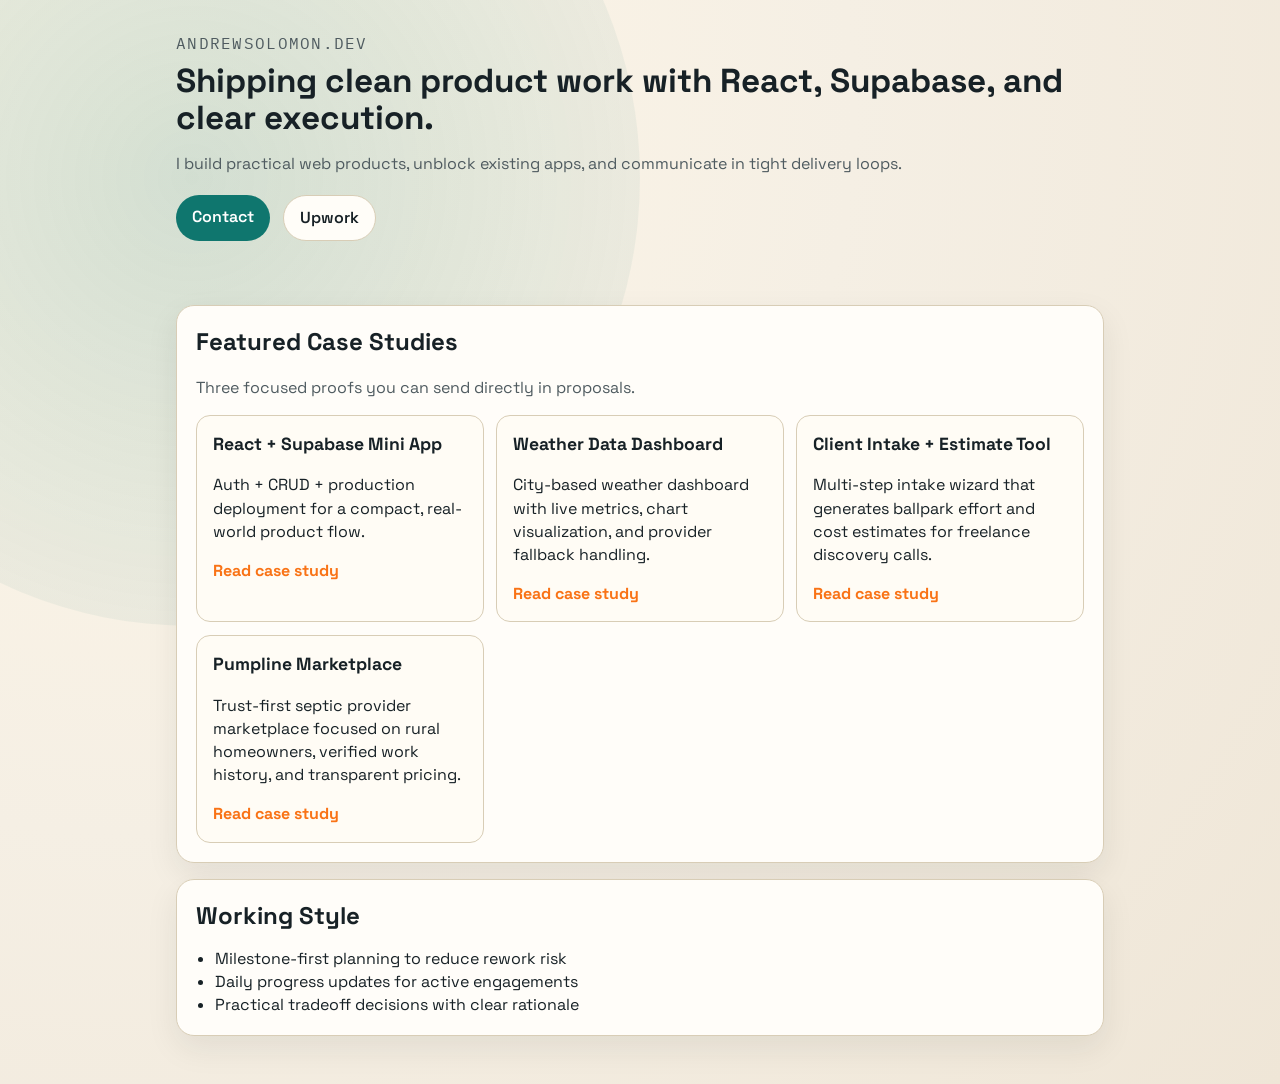
==== index.html @ 074928ca "feat: update weather case study for city-based dashboard" ====
<!doctype html>
<html lang="en">
  <head>
    <meta charset="UTF-8" />
    <meta name="viewport" content="width=device-width, initial-scale=1.0" />
    <title>Andrew Solomon | React & Supabase Developer</title>
    <meta
      name="description"
      content="Andrew Solomon builds practical React, Next.js, and Supabase products with fast iteration and clear communication."
    />
    <link rel="preconnect" href="https://fonts.googleapis.com" />
    <link rel="preconnect" href="https://fonts.gstatic.com" crossorigin />
    <link
      href="https://fonts.googleapis.com/css2?family=Space+Grotesk:wght@400;500;700&family=IBM+Plex+Mono:wght@400;600&display=swap"
      rel="stylesheet"
    />
    <link rel="stylesheet" href="./styles.css" />
  </head>
  <body>
    <div class="ambient"></div>
    <header class="site-header">
      <p class="eyebrow">andrewsolomon.dev</p>
      <h1>Shipping clean product work with React, Supabase, and clear execution.</h1>
      <p class="lede">
        I build practical web products, unblock existing apps, and communicate in tight delivery loops.
      </p>
      <div class="cta-row">
        <a class="btn btn-primary" href="mailto:[ADD-EMAIL]">Contact</a>
        <a class="btn btn-ghost" href="[ADD-UPWORK-PROFILE-LINK]">Upwork</a>
      </div>
    </header>

    <main>
      <section class="panel">
        <h2>Featured Case Studies</h2>
        <p class="sub">Three focused proofs you can send directly in proposals.</p>
        <div class="grid">
          <article class="card">
            <h3>React + Supabase Mini App</h3>
            <p>Auth + CRUD + production deployment for a compact, real-world product flow.</p>
            <a href="./projects/react-supabase-mini-app.html">Read case study</a>
          </article>

          <article class="card">
            <h3>Weather Data Dashboard</h3>
            <p>City-based weather dashboard with live metrics, chart visualization, and provider fallback handling.</p>
            <a href="./projects/performance-teardown.html">Read case study</a>
          </article>

          <article class="card">
            <h3>Client Intake + Estimate Tool</h3>
            <p>Multi-step intake wizard that generates ballpark effort and cost estimates for freelance discovery calls.</p>
            <a href="./projects/client-intake-estimate-tool.html">Read case study</a>
          </article>

          <article class="card">
            <h3>Pumpline Marketplace</h3>
            <p>Trust-first septic provider marketplace focused on rural homeowners, verified work history, and transparent pricing.</p>
            <a href="./projects/pumpline-marketplace.html">Read case study</a>
          </article>
        </div>
      </section>

      <section class="panel">
        <h2>Working Style</h2>
        <ul>
          <li>Milestone-first planning to reduce rework risk</li>
          <li>Daily progress updates for active engagements</li>
          <li>Practical tradeoff decisions with clear rationale</li>
        </ul>
      </section>
    </main>
  </body>
</html>
---- styles.css ----
:root {
  --bg: #f5efe4;
  --ink: #172126;
  --muted: #4f5b60;
  --panel: #fffdf8;
  --line: #d8cdb6;
  --accent: #0f766e;
  --accent-2: #f97316;
  --shadow: 0 12px 32px rgba(23, 33, 38, 0.08);
}

* {
  box-sizing: border-box;
}

body {
  margin: 0;
  font-family: "Space Grotesk", "Avenir Next", "Segoe UI", sans-serif;
  color: var(--ink);
  background: radial-gradient(circle at 10% 10%, #fff7e8 0%, #f5efe4 48%, #efe6d7 100%);
  line-height: 1.45;
}

.ambient {
  position: fixed;
  inset: -30% auto auto -20%;
  width: 70vmax;
  height: 70vmax;
  border-radius: 50%;
  background: radial-gradient(circle, rgba(15, 118, 110, 0.18), rgba(15, 118, 110, 0));
  pointer-events: none;
  z-index: -1;
}

.site-header,
main {
  max-width: 960px;
  margin: 0 auto;
  padding: 2rem 1rem;
}

.eyebrow {
  font-family: "IBM Plex Mono", monospace;
  text-transform: uppercase;
  letter-spacing: 0.08em;
  color: var(--muted);
  margin: 0 0 0.5rem;
}

h1 {
  font-size: clamp(1.9rem, 2.6vw, 3rem);
  line-height: 1.1;
  margin: 0 0 0.8rem;
}

h2 {
  margin: 0;
}

.lede,
.sub {
  color: var(--muted);
}

.cta-row {
  display: flex;
  gap: 0.8rem;
  flex-wrap: wrap;
  margin-top: 1.2rem;
}

.btn {
  display: inline-block;
  text-decoration: none;
  border-radius: 999px;
  padding: 0.65rem 1rem;
  font-weight: 600;
  transition: transform 0.15s ease;
}

.btn:hover {
  transform: translateY(-1px);
}

.btn-primary {
  background: var(--accent);
  color: #fff;
}

.btn-ghost {
  border: 1px solid var(--line);
  color: var(--ink);
  background: var(--panel);
}

.panel {
  background: color-mix(in oklab, var(--panel) 92%, white 8%);
  border: 1px solid var(--line);
  border-radius: 18px;
  padding: 1.2rem;
  box-shadow: var(--shadow);
  margin-bottom: 1rem;
}

.grid {
  display: grid;
  grid-template-columns: repeat(3, minmax(0, 1fr));
  gap: 0.8rem;
}

.card {
  background: #fffcf5;
  border: 1px solid var(--line);
  border-radius: 14px;
  padding: 1rem;
}

.card h3 {
  margin-top: 0;
  margin-bottom: 0.5rem;
  font-size: 1.1rem;
}

.card a {
  color: var(--accent-2);
  font-weight: 700;
  text-decoration: none;
}

ul {
  margin: 0.8rem 0 0;
  padding-left: 1.2rem;
}

@media (max-width: 860px) {
  .grid {
    grid-template-columns: 1fr;
  }
}
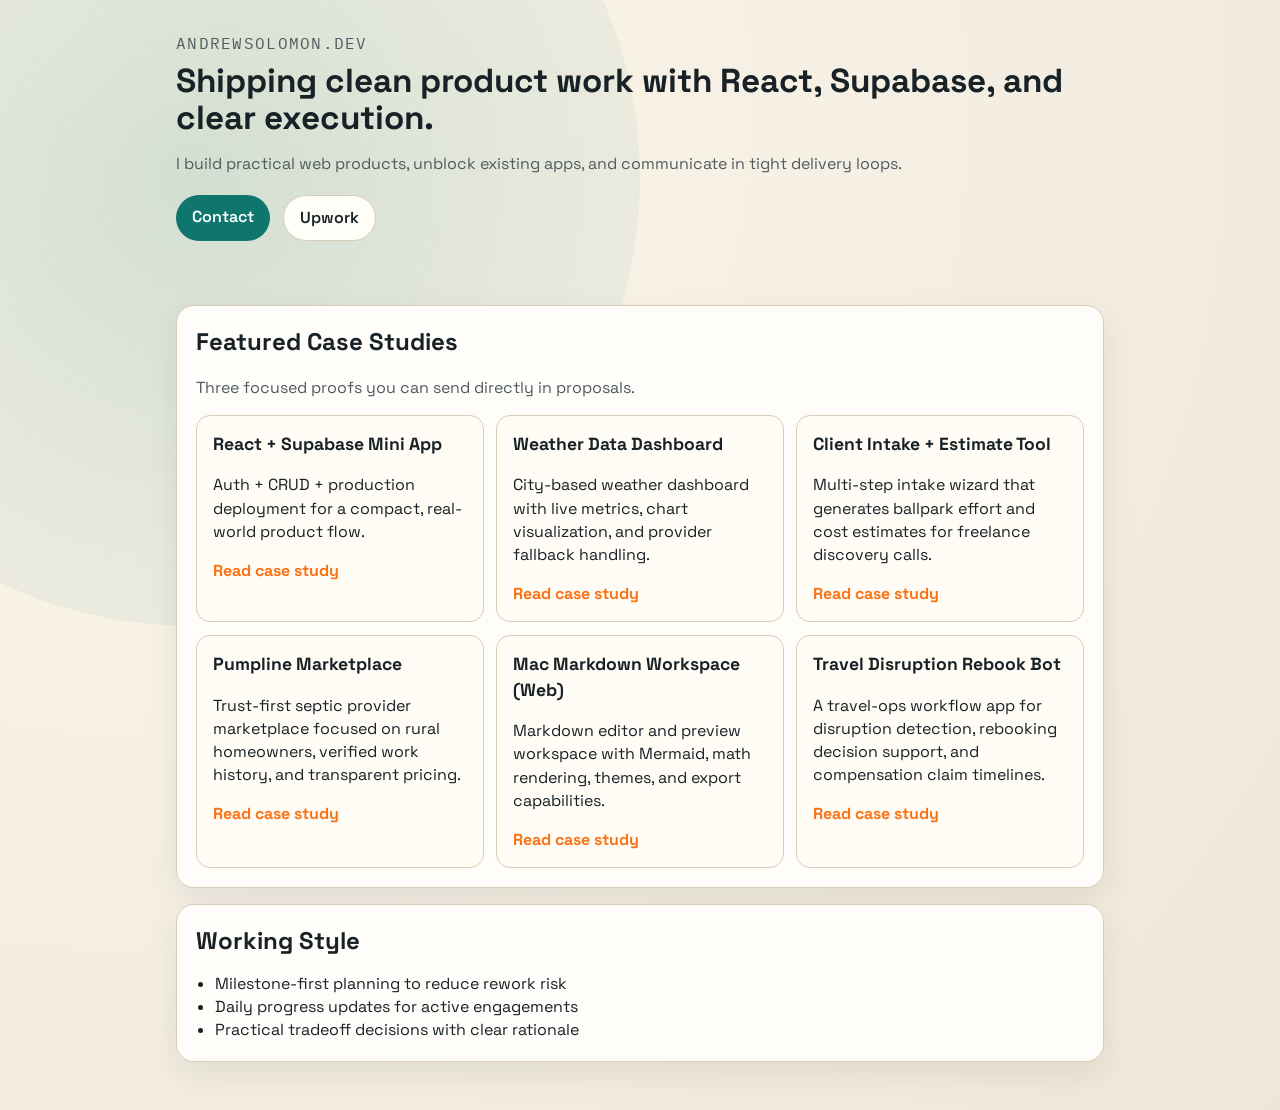
==== commit 81607af0: "feat: add travel disruption and markdown workspace case studies" ====
--- a/index.html
+++ b/index.html
@@ -58,6 +58,18 @@
             <p>Trust-first septic provider marketplace focused on rural homeowners, verified work history, and transparent pricing.</p>
             <a href="./projects/pumpline-marketplace.html">Read case study</a>
           </article>
+
+          <article class="card">
+            <h3>Mac Markdown Workspace (Web)</h3>
+            <p>Markdown editor and preview workspace with Mermaid, math rendering, themes, and export capabilities.</p>
+            <a href="./projects/mac-markdown-workspace.html">Read case study</a>
+          </article>
+
+          <article class="card">
+            <h3>Travel Disruption Rebook Bot</h3>
+            <p>A travel-ops workflow app for disruption detection, rebooking decision support, and compensation claim timelines.</p>
+            <a href="./projects/travel-disruption-rebook-bot.html">Read case study</a>
+          </article>
         </div>
       </section>
 
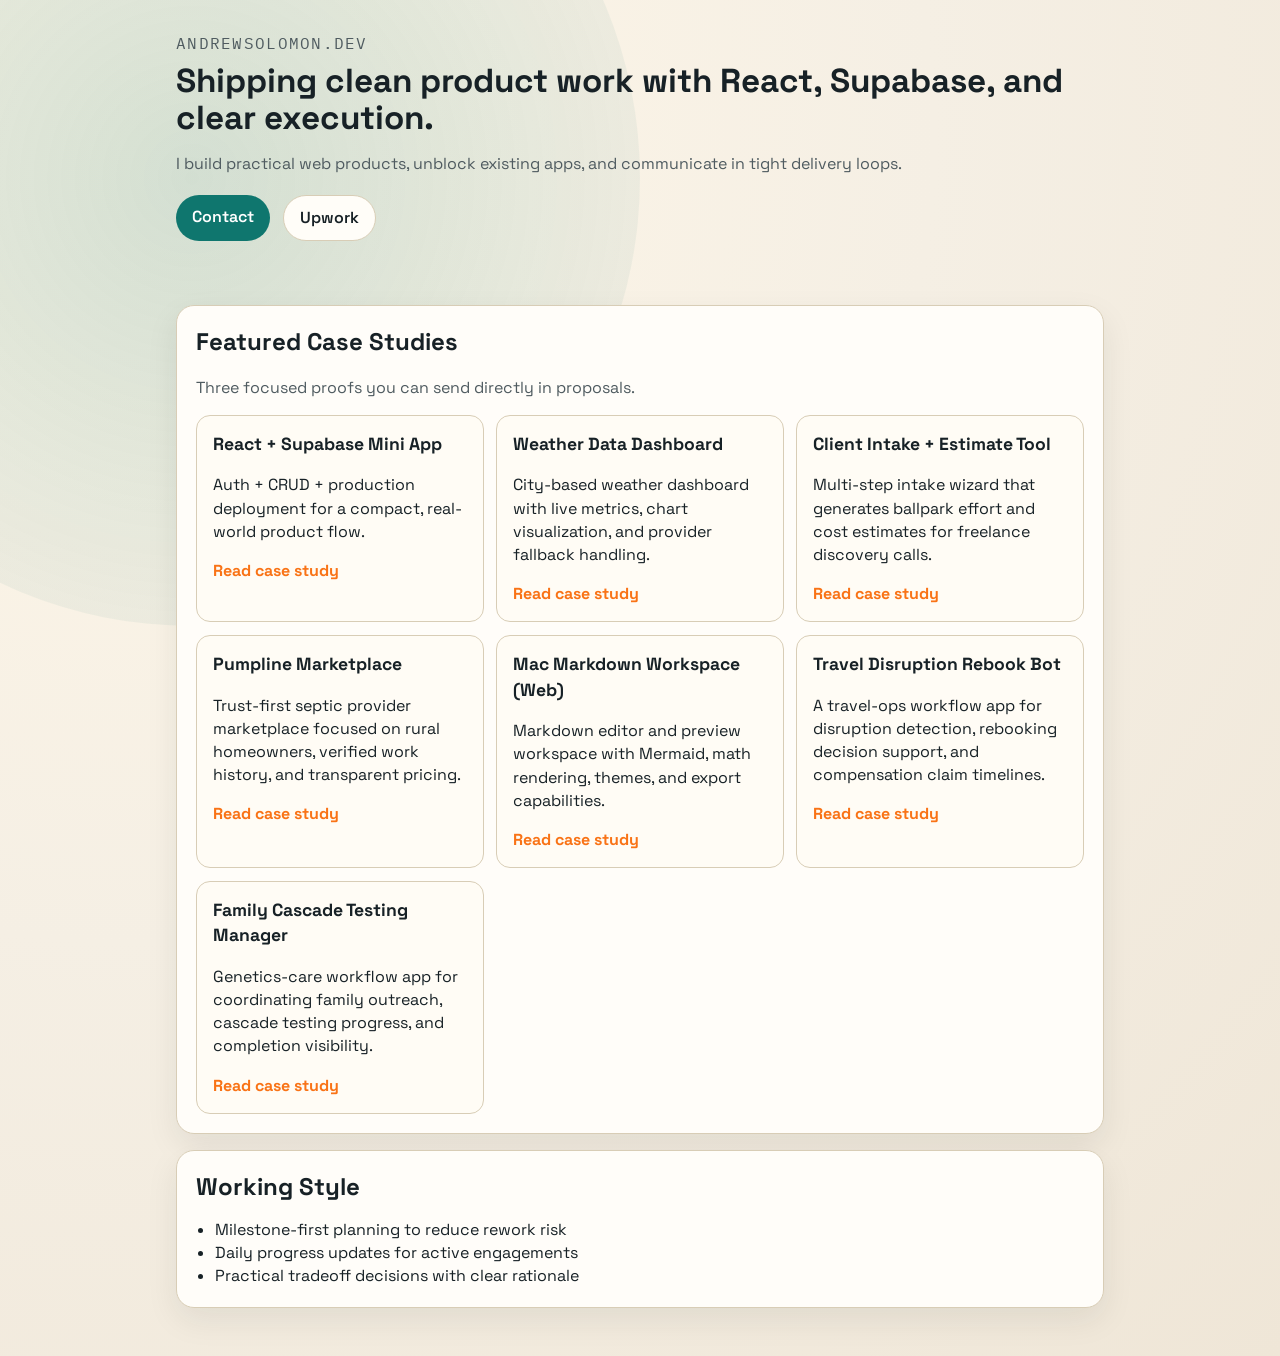
==== commit 3baa9444: "feat: add family cascade testing manager case study" ====
--- a/index.html
+++ b/index.html
@@ -70,6 +70,12 @@
             <p>A travel-ops workflow app for disruption detection, rebooking decision support, and compensation claim timelines.</p>
             <a href="./projects/travel-disruption-rebook-bot.html">Read case study</a>
           </article>
+
+          <article class="card">
+            <h3>Family Cascade Testing Manager</h3>
+            <p>Genetics-care workflow app for coordinating family outreach, cascade testing progress, and completion visibility.</p>
+            <a href="./projects/family-cascade-testing-manager.html">Read case study</a>
+          </article>
         </div>
       </section>
 
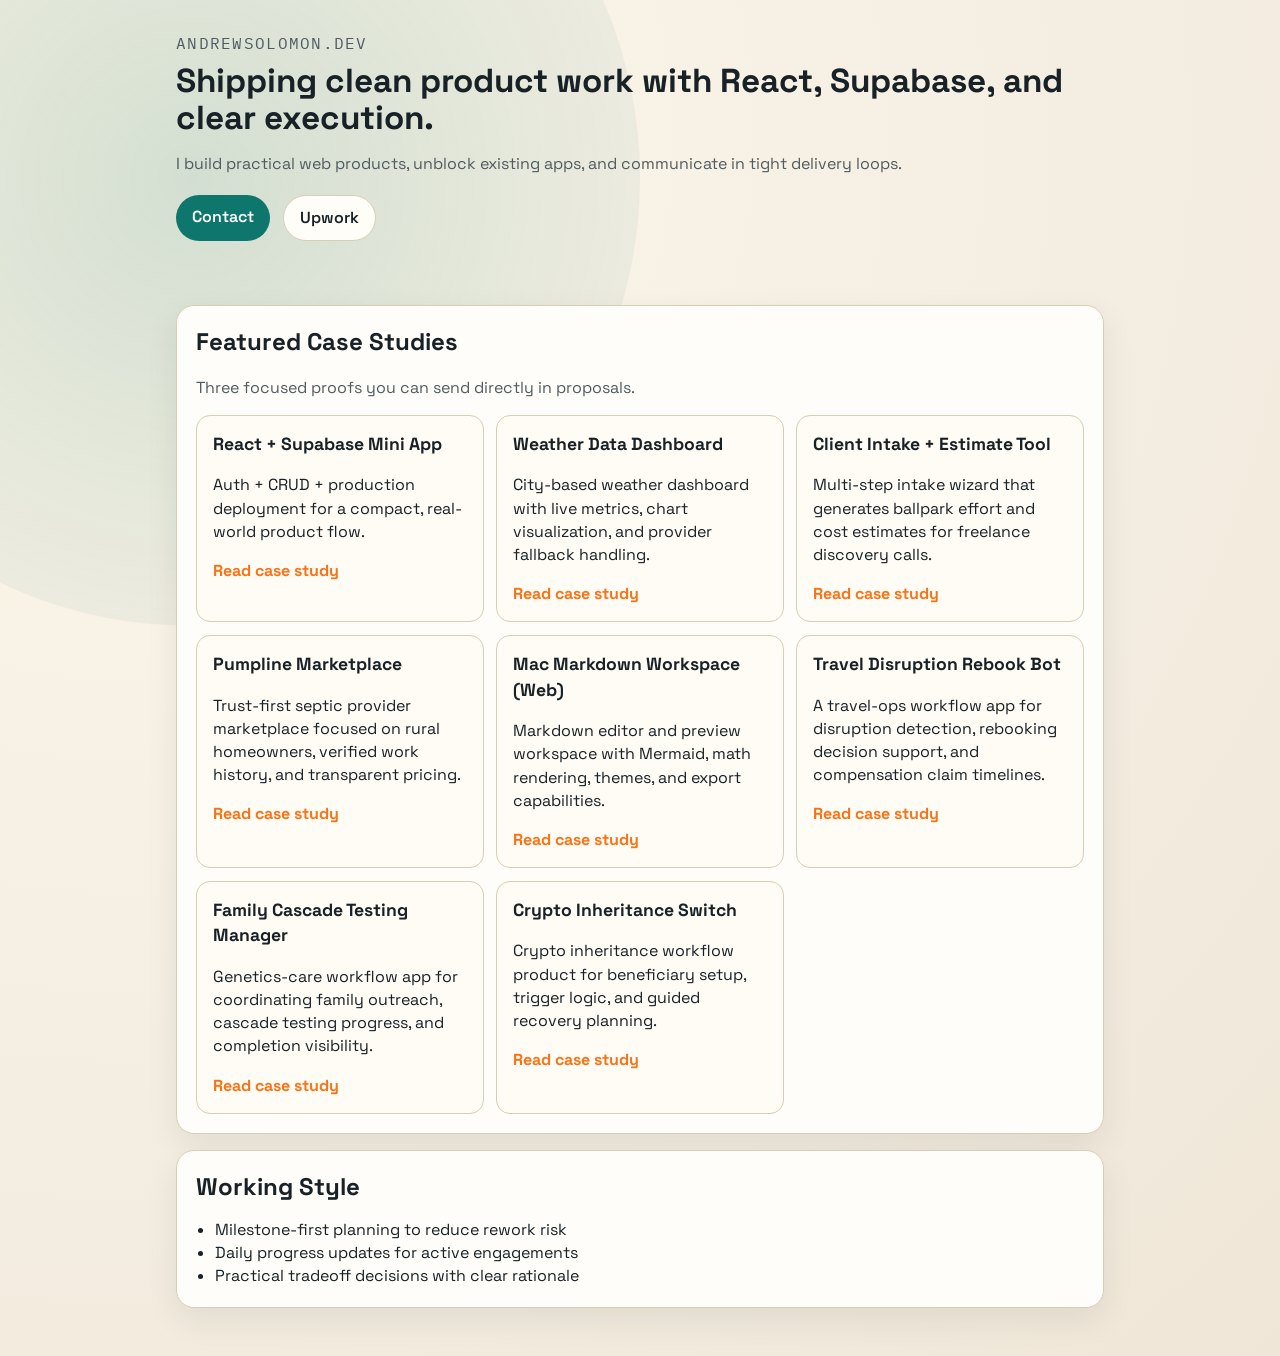
==== commit 214715f5: "feat: add crypto inheritance switch case study" ====
--- a/index.html
+++ b/index.html
@@ -76,6 +76,12 @@
             <p>Genetics-care workflow app for coordinating family outreach, cascade testing progress, and completion visibility.</p>
             <a href="./projects/family-cascade-testing-manager.html">Read case study</a>
           </article>
+
+          <article class="card">
+            <h3>Crypto Inheritance Switch</h3>
+            <p>Crypto inheritance workflow product for beneficiary setup, trigger logic, and guided recovery planning.</p>
+            <a href="./projects/crypto-inheritance-switch.html">Read case study</a>
+          </article>
         </div>
       </section>
 
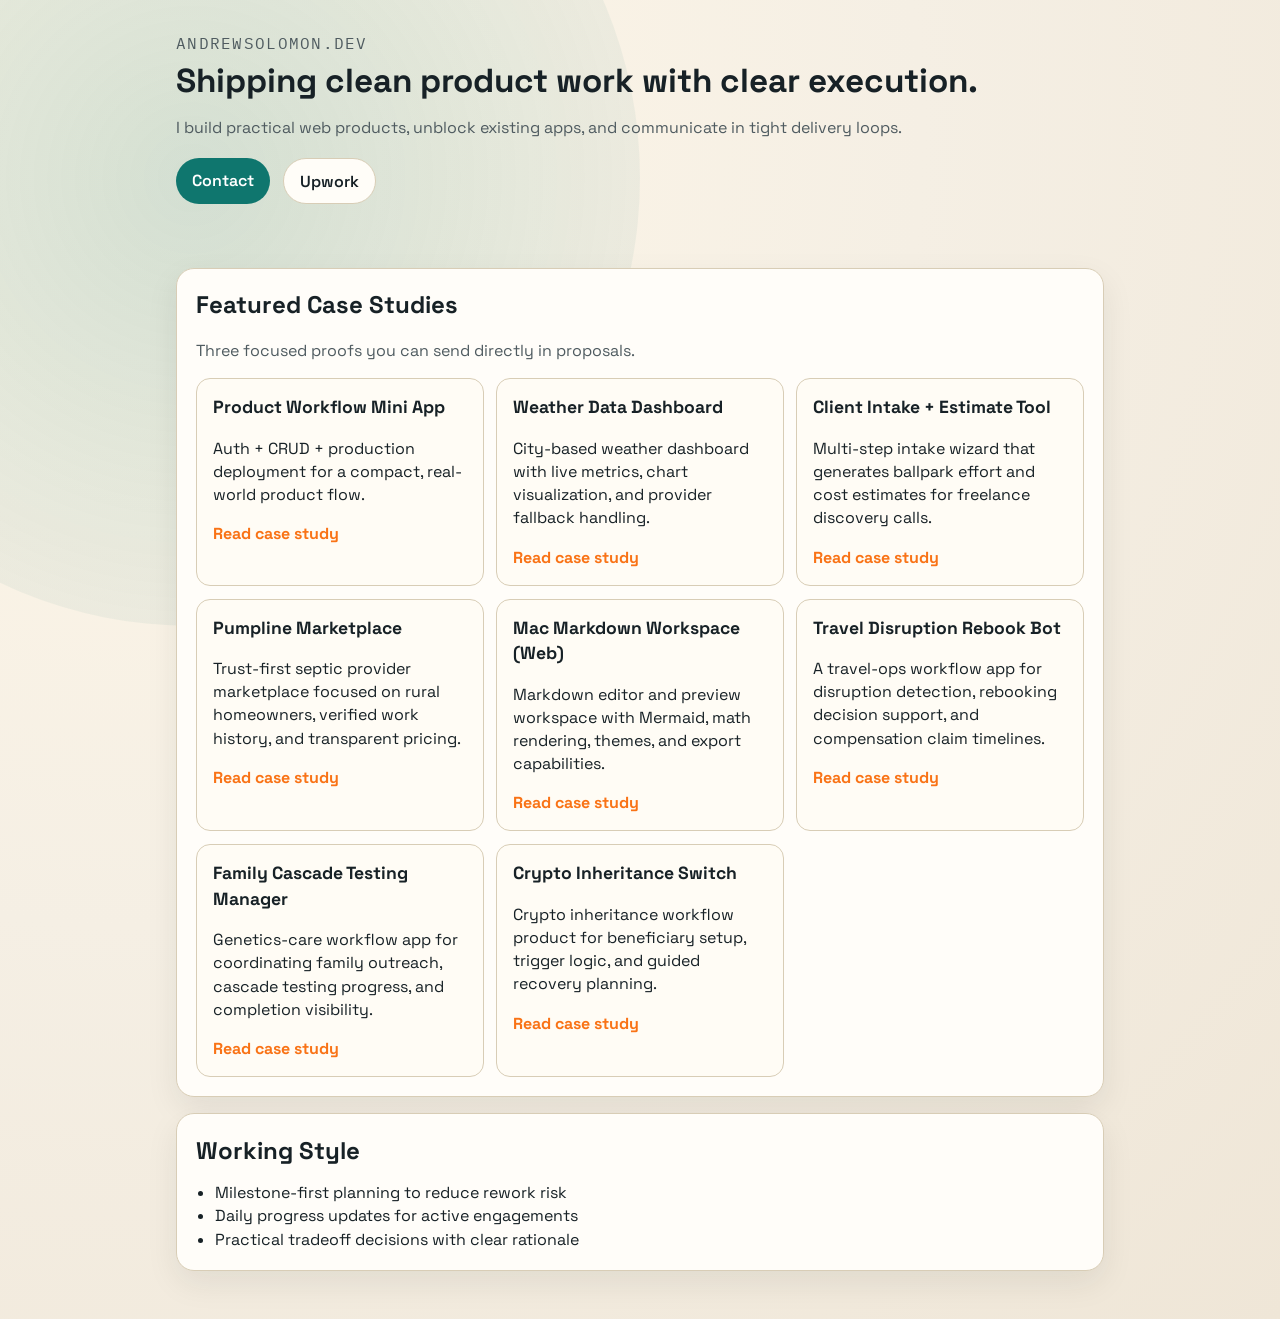
==== commit 1d414148: "content: remove per-app tech stack copy and refresh crypto inheritance case study" ====
--- a/index.html
+++ b/index.html
@@ -3,10 +3,10 @@
   <head>
     <meta charset="UTF-8" />
     <meta name="viewport" content="width=device-width, initial-scale=1.0" />
-    <title>Andrew Solomon | React & Supabase Developer</title>
+    <title>Andrew Solomon | Product Engineer</title>
     <meta
       name="description"
-      content="Andrew Solomon builds practical React, Next.js, and Supabase products with fast iteration and clear communication."
+      content="Andrew Solomon builds practical products with fast iteration and clear communication."
     />
     <link rel="preconnect" href="https://fonts.googleapis.com" />
     <link rel="preconnect" href="https://fonts.gstatic.com" crossorigin />
@@ -20,7 +20,7 @@
     <div class="ambient"></div>
     <header class="site-header">
       <p class="eyebrow">andrewsolomon.dev</p>
-      <h1>Shipping clean product work with React, Supabase, and clear execution.</h1>
+      <h1>Shipping clean product work with clear execution.</h1>
       <p class="lede">
         I build practical web products, unblock existing apps, and communicate in tight delivery loops.
       </p>
@@ -36,7 +36,7 @@
         <p class="sub">Three focused proofs you can send directly in proposals.</p>
         <div class="grid">
           <article class="card">
-            <h3>React + Supabase Mini App</h3>
+            <h3>Product Workflow Mini App</h3>
             <p>Auth + CRUD + production deployment for a compact, real-world product flow.</p>
             <a href="./projects/react-supabase-mini-app.html">Read case study</a>
           </article>
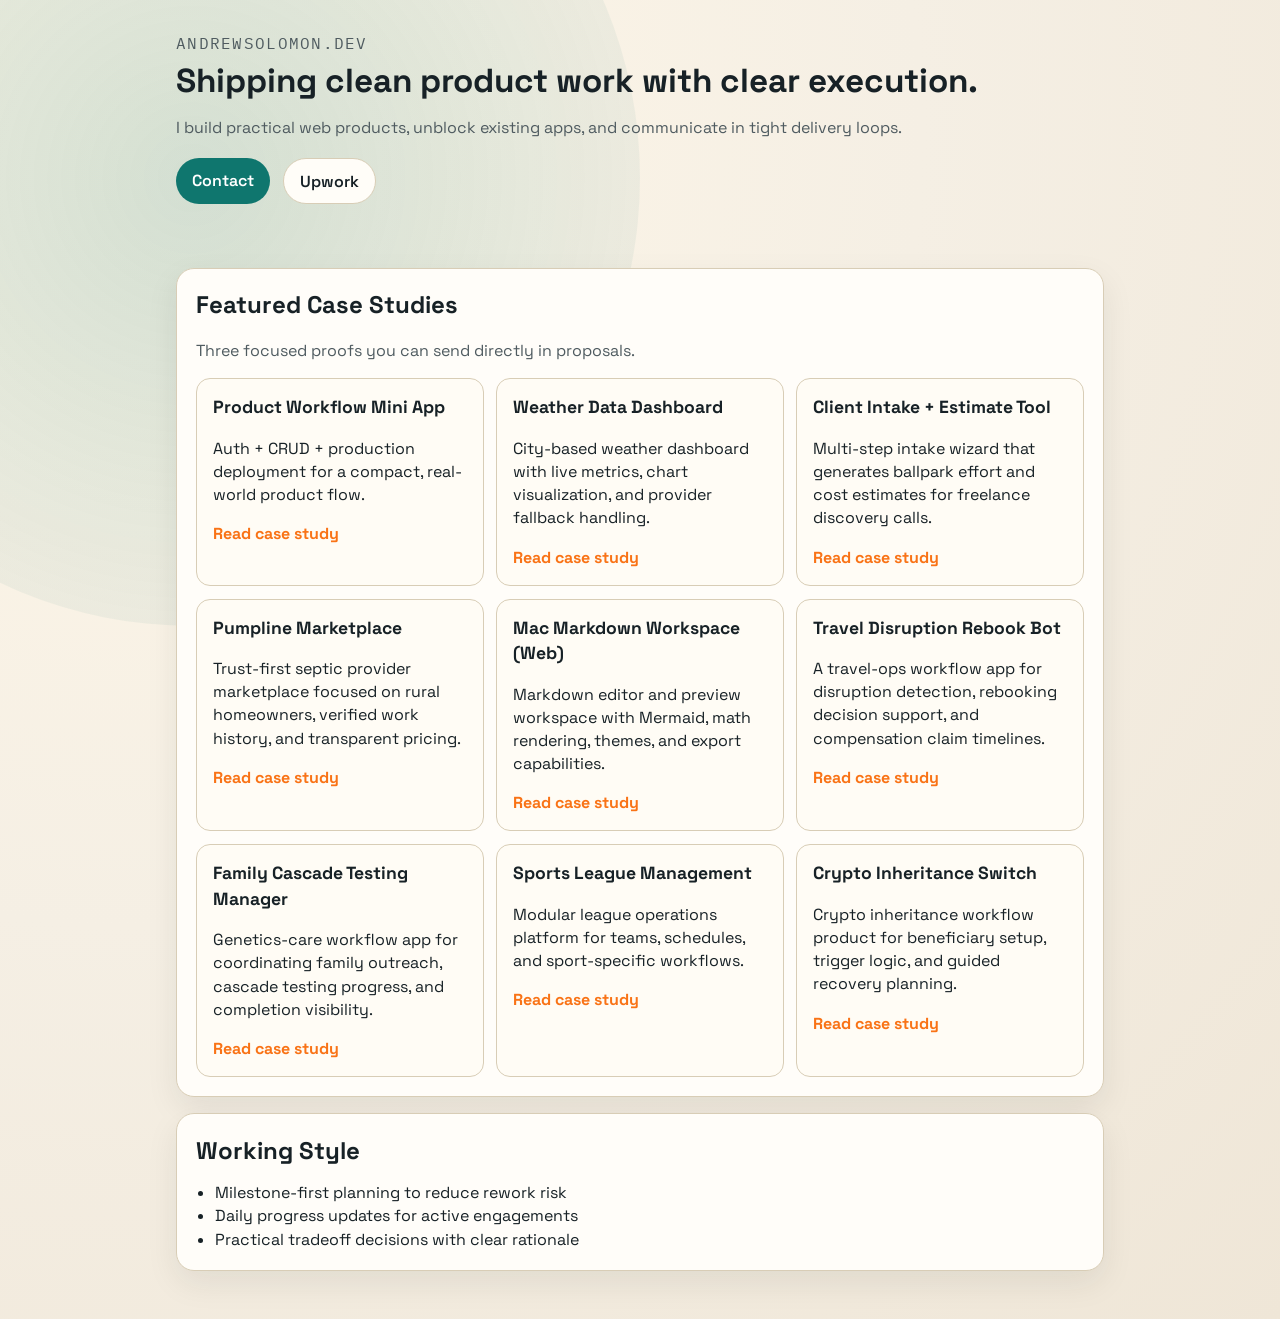
==== commit d042814f: "feat: add sports league management case study" ====
--- a/index.html
+++ b/index.html
@@ -78,6 +78,12 @@
           </article>
 
           <article class="card">
+            <h3>Sports League Management</h3>
+            <p>Modular league operations platform for teams, schedules, and sport-specific workflows.</p>
+            <a href="./projects/sports-league-management.html">Read case study</a>
+          </article>
+
+          <article class="card">
             <h3>Crypto Inheritance Switch</h3>
             <p>Crypto inheritance workflow product for beneficiary setup, trigger logic, and guided recovery planning.</p>
             <a href="./projects/crypto-inheritance-switch.html">Read case study</a>
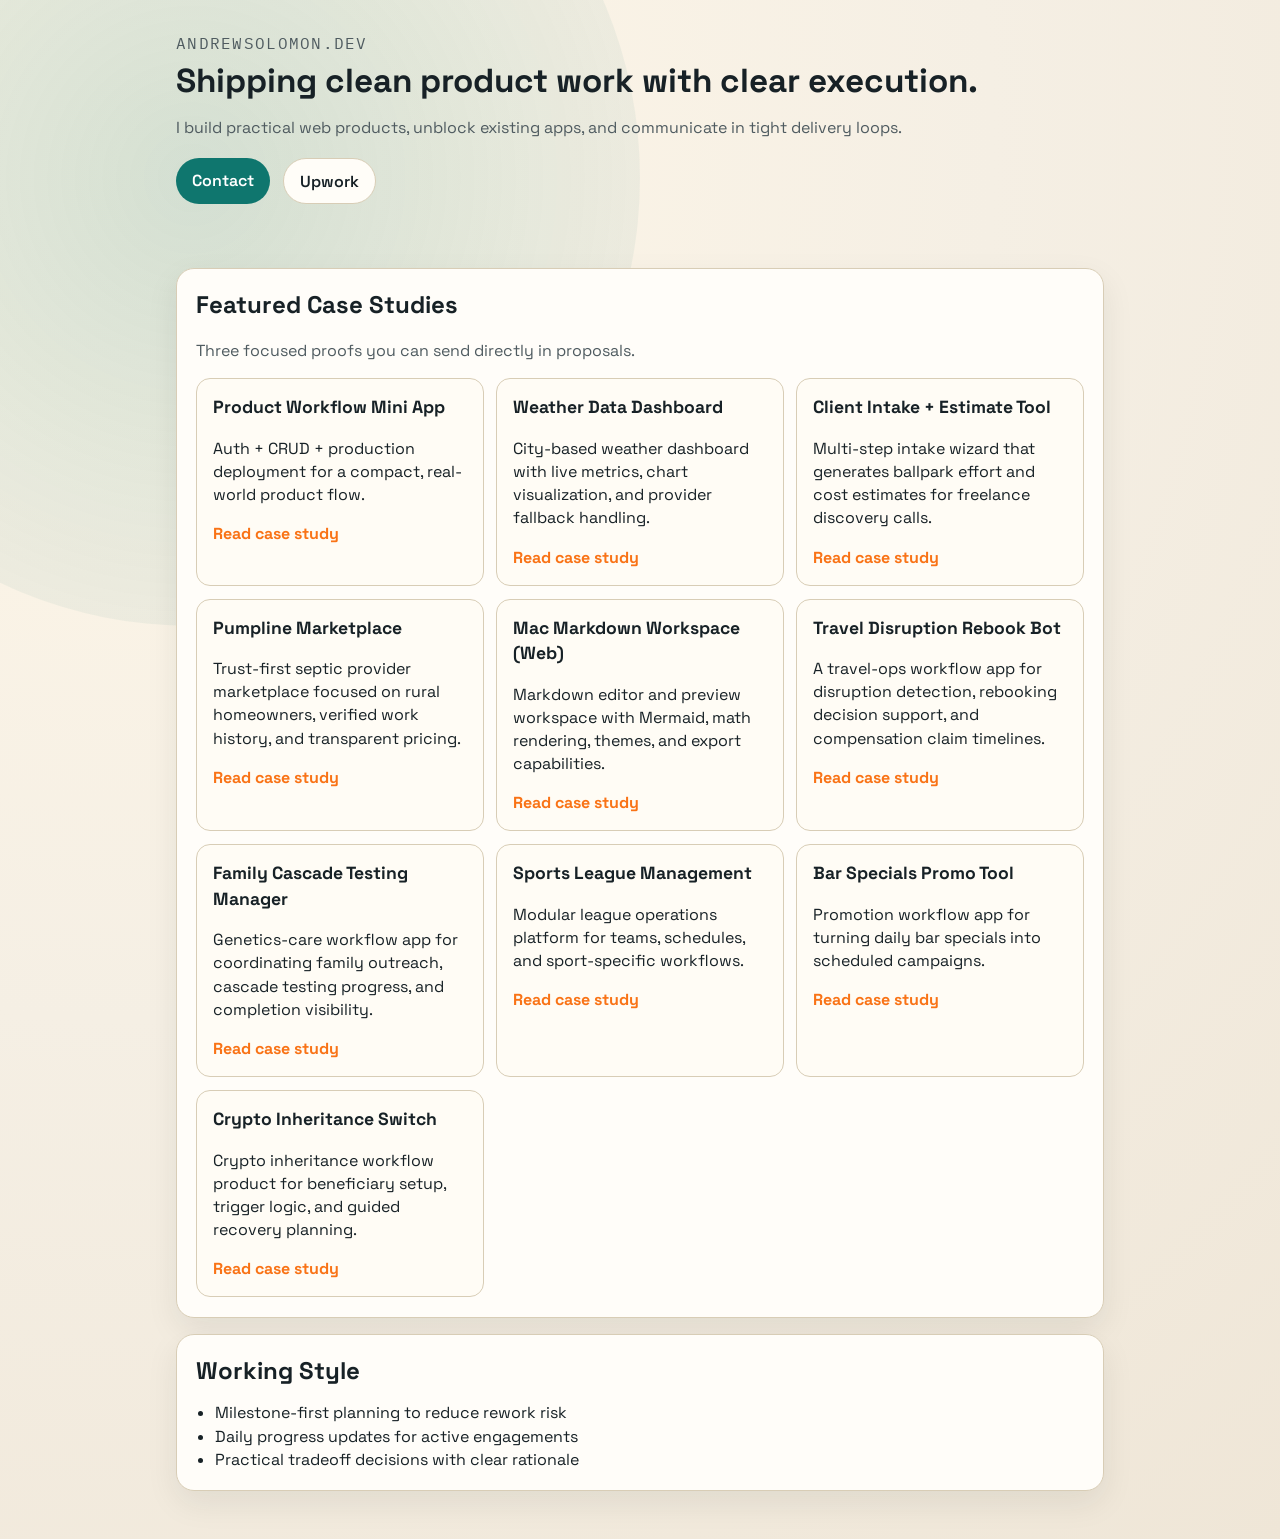
==== commit 349a1e84: "feat: add bar specials promo tool case study" ====
--- a/index.html
+++ b/index.html
@@ -84,6 +84,12 @@
           </article>
 
           <article class="card">
+            <h3>Bar Specials Promo Tool</h3>
+            <p>Promotion workflow app for turning daily bar specials into scheduled campaigns.</p>
+            <a href="./projects/bar-specials-promo-tool.html">Read case study</a>
+          </article>
+
+          <article class="card">
             <h3>Crypto Inheritance Switch</h3>
             <p>Crypto inheritance workflow product for beneficiary setup, trigger logic, and guided recovery planning.</p>
             <a href="./projects/crypto-inheritance-switch.html">Read case study</a>
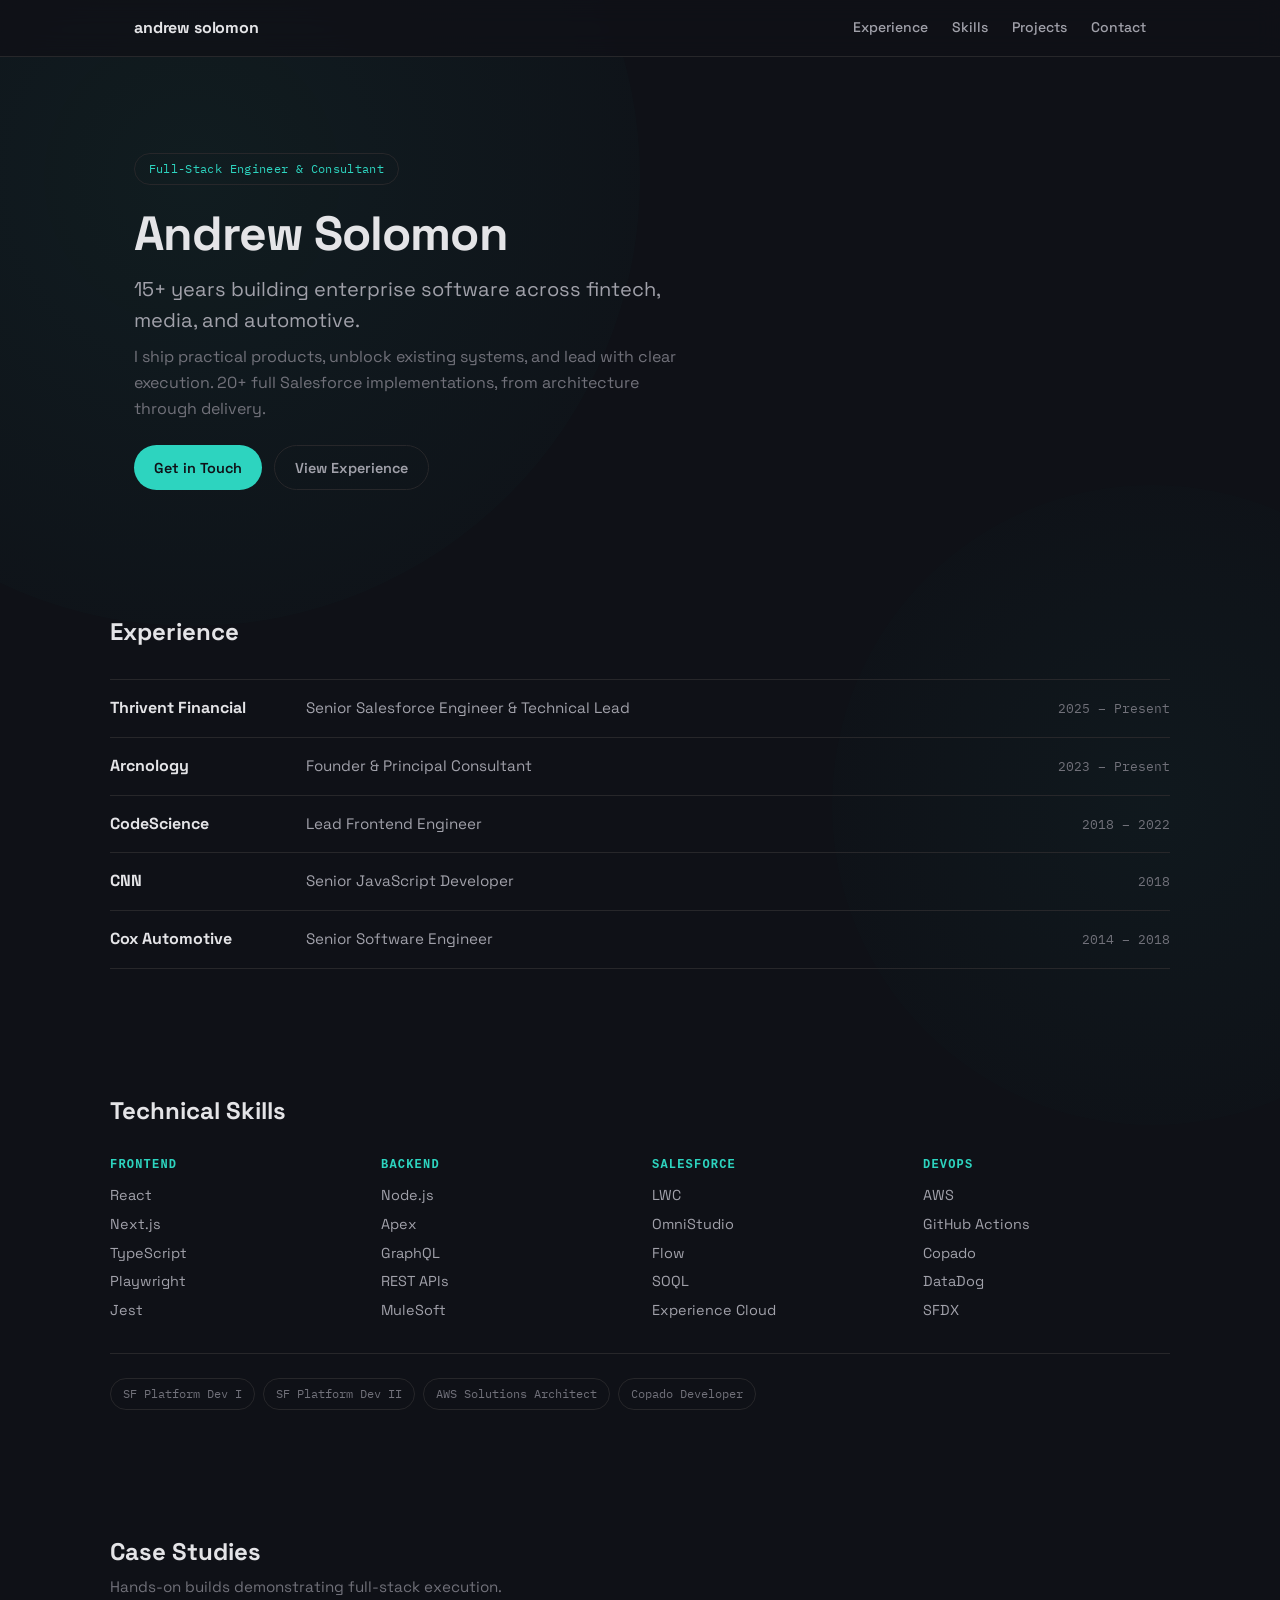
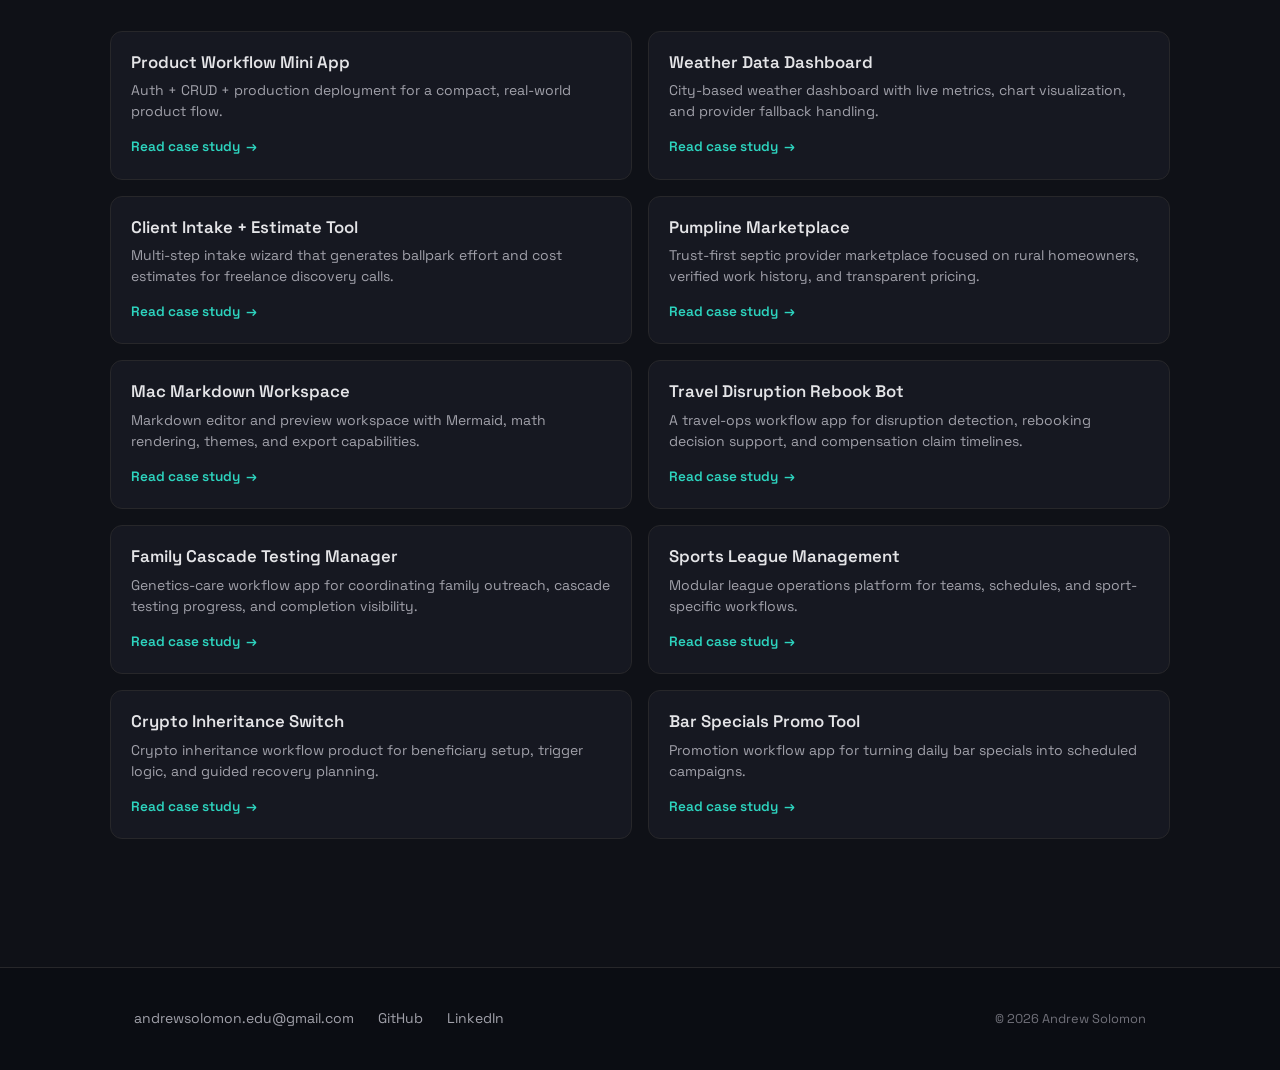
==== commit 8f1e88b1: "feat: redesign portfolio for enterprise positioning Dark theme with teal accents, sticky nav, hero w" ====
--- a/index.html
+++ b/index.html
@@ -3,11 +3,13 @@
   <head>
     <meta charset="UTF-8" />
     <meta name="viewport" content="width=device-width, initial-scale=1.0" />
-    <title>Andrew Solomon | Product Engineer</title>
+    <title>Andrew Solomon | Full-Stack Engineer & Consultant</title>
     <meta
       name="description"
-      content="Andrew Solomon builds practical products with fast iteration and clear communication."
+      content="15+ years building enterprise software across fintech, media, and automotive. Full-stack engineering, Salesforce platform expertise, and technical consulting."
     />
+    <meta name="theme-color" content="#0f1117" />
+    <link rel="icon" href="data:image/svg+xml,<svg xmlns='http://www.w3.org/2000/svg' viewBox='0 0 100 100'><text y='.9em' font-size='80'>AS</text></svg>" />
     <link rel="preconnect" href="https://fonts.googleapis.com" />
     <link rel="preconnect" href="https://fonts.gstatic.com" crossorigin />
     <link
@@ -18,93 +20,169 @@
   </head>
   <body>
     <div class="ambient"></div>
-    <header class="site-header">
-      <p class="eyebrow">andrewsolomon.dev</p>
-      <h1>Shipping clean product work with clear execution.</h1>
-      <p class="lede">
-        I build practical web products, unblock existing apps, and communicate in tight delivery loops.
-      </p>
-      <div class="cta-row">
-        <a class="btn btn-primary" href="mailto:[ADD-EMAIL]">Contact</a>
-        <a class="btn btn-ghost" href="[ADD-UPWORK-PROFILE-LINK]">Upwork</a>
+    <div class="ambient ambient-2"></div>
+
+    <nav class="nav">
+      <div class="nav-inner">
+        <a href="/" class="nav-brand">andrew solomon</a>
+        <div class="nav-links">
+          <a href="#experience">Experience</a>
+          <a href="#skills">Skills</a>
+          <a href="#projects">Projects</a>
+          <a href="mailto:andrewsolomon.edu@gmail.com">Contact</a>
+        </div>
+      </div>
+    </nav>
+
+    <header class="hero">
+      <div class="container">
+        <span class="badge">Full-Stack Engineer & Consultant</span>
+        <h1>Andrew Solomon</h1>
+        <p class="hero-tagline">15+ years building enterprise software across fintech, media, and automotive.</p>
+        <p class="hero-description">I ship practical products, unblock existing systems, and lead with clear execution. 20+ full Salesforce implementations, from architecture through delivery.</p>
+        <div class="cta-row">
+          <a class="btn btn-primary" href="mailto:andrewsolomon.edu@gmail.com">Get in Touch</a>
+          <a class="btn btn-ghost" href="#experience">View Experience</a>
+        </div>
       </div>
     </header>
 
     <main>
-      <section class="panel">
-        <h2>Featured Case Studies</h2>
-        <p class="sub">Three focused proofs you can send directly in proposals.</p>
+      <section id="experience" class="experience container">
+        <h2>Experience</h2>
+        <div class="exp-list">
+          <div class="exp-row">
+            <span class="exp-company">Thrivent Financial</span>
+            <span class="exp-role">Senior Salesforce Engineer & Technical Lead</span>
+            <span class="exp-dates">2025 – Present</span>
+          </div>
+          <div class="exp-row">
+            <span class="exp-company">Arcnology</span>
+            <span class="exp-role">Founder & Principal Consultant</span>
+            <span class="exp-dates">2023 – Present</span>
+          </div>
+          <div class="exp-row">
+            <span class="exp-company">CodeScience</span>
+            <span class="exp-role">Lead Frontend Engineer</span>
+            <span class="exp-dates">2018 – 2022</span>
+          </div>
+          <div class="exp-row">
+            <span class="exp-company">CNN</span>
+            <span class="exp-role">Senior JavaScript Developer</span>
+            <span class="exp-dates">2018</span>
+          </div>
+          <div class="exp-row">
+            <span class="exp-company">Cox Automotive</span>
+            <span class="exp-role">Senior Software Engineer</span>
+            <span class="exp-dates">2014 – 2018</span>
+          </div>
+        </div>
+      </section>
+
+      <section id="skills" class="skills container">
+        <h2>Technical Skills</h2>
+        <div class="skills-grid">
+          <div class="skill-col">
+            <h3>Frontend</h3>
+            <ul><li>React</li><li>Next.js</li><li>TypeScript</li><li>Playwright</li><li>Jest</li></ul>
+          </div>
+          <div class="skill-col">
+            <h3>Backend</h3>
+            <ul><li>Node.js</li><li>Apex</li><li>GraphQL</li><li>REST APIs</li><li>MuleSoft</li></ul>
+          </div>
+          <div class="skill-col">
+            <h3>Salesforce</h3>
+            <ul><li>LWC</li><li>OmniStudio</li><li>Flow</li><li>SOQL</li><li>Experience Cloud</li></ul>
+          </div>
+          <div class="skill-col">
+            <h3>DevOps</h3>
+            <ul><li>AWS</li><li>GitHub Actions</li><li>Copado</li><li>DataDog</li><li>SFDX</li></ul>
+          </div>
+        </div>
+        <div class="certs">
+          <span class="cert-badge">SF Platform Dev I</span>
+          <span class="cert-badge">SF Platform Dev II</span>
+          <span class="cert-badge">AWS Solutions Architect</span>
+          <span class="cert-badge">Copado Developer</span>
+        </div>
+      </section>
+
+      <section id="projects" class="projects container">
+        <h2>Case Studies</h2>
+        <p class="section-sub">Hands-on builds demonstrating full-stack execution.</p>
         <div class="grid">
           <article class="card">
             <h3>Product Workflow Mini App</h3>
             <p>Auth + CRUD + production deployment for a compact, real-world product flow.</p>
-            <a href="./projects/react-supabase-mini-app.html">Read case study</a>
+            <a class="card-link" href="./projects/react-supabase-mini-app.html">Read case study</a>
           </article>
 
           <article class="card">
             <h3>Weather Data Dashboard</h3>
             <p>City-based weather dashboard with live metrics, chart visualization, and provider fallback handling.</p>
-            <a href="./projects/performance-teardown.html">Read case study</a>
+            <a class="card-link" href="./projects/performance-teardown.html">Read case study</a>
           </article>
 
           <article class="card">
             <h3>Client Intake + Estimate Tool</h3>
             <p>Multi-step intake wizard that generates ballpark effort and cost estimates for freelance discovery calls.</p>
-            <a href="./projects/client-intake-estimate-tool.html">Read case study</a>
+            <a class="card-link" href="./projects/client-intake-estimate-tool.html">Read case study</a>
           </article>
 
           <article class="card">
             <h3>Pumpline Marketplace</h3>
             <p>Trust-first septic provider marketplace focused on rural homeowners, verified work history, and transparent pricing.</p>
-            <a href="./projects/pumpline-marketplace.html">Read case study</a>
+            <a class="card-link" href="./projects/pumpline-marketplace.html">Read case study</a>
           </article>
 
           <article class="card">
-            <h3>Mac Markdown Workspace (Web)</h3>
+            <h3>Mac Markdown Workspace</h3>
             <p>Markdown editor and preview workspace with Mermaid, math rendering, themes, and export capabilities.</p>
-            <a href="./projects/mac-markdown-workspace.html">Read case study</a>
+            <a class="card-link" href="./projects/mac-markdown-workspace.html">Read case study</a>
           </article>
 
           <article class="card">
             <h3>Travel Disruption Rebook Bot</h3>
             <p>A travel-ops workflow app for disruption detection, rebooking decision support, and compensation claim timelines.</p>
-            <a href="./projects/travel-disruption-rebook-bot.html">Read case study</a>
+            <a class="card-link" href="./projects/travel-disruption-rebook-bot.html">Read case study</a>
           </article>
 
           <article class="card">
             <h3>Family Cascade Testing Manager</h3>
             <p>Genetics-care workflow app for coordinating family outreach, cascade testing progress, and completion visibility.</p>
-            <a href="./projects/family-cascade-testing-manager.html">Read case study</a>
+            <a class="card-link" href="./projects/family-cascade-testing-manager.html">Read case study</a>
           </article>
 
           <article class="card">
             <h3>Sports League Management</h3>
             <p>Modular league operations platform for teams, schedules, and sport-specific workflows.</p>
-            <a href="./projects/sports-league-management.html">Read case study</a>
+            <a class="card-link" href="./projects/sports-league-management.html">Read case study</a>
+          </article>
+
+          <article class="card">
+            <h3>Crypto Inheritance Switch</h3>
+            <p>Crypto inheritance workflow product for beneficiary setup, trigger logic, and guided recovery planning.</p>
+            <a class="card-link" href="./projects/crypto-inheritance-switch.html">Read case study</a>
           </article>
 
           <article class="card">
             <h3>Bar Specials Promo Tool</h3>
             <p>Promotion workflow app for turning daily bar specials into scheduled campaigns.</p>
-            <a href="./projects/bar-specials-promo-tool.html">Read case study</a>
-          </article>
-
-          <article class="card">
-            <h3>Crypto Inheritance Switch</h3>
-            <p>Crypto inheritance workflow product for beneficiary setup, trigger logic, and guided recovery planning.</p>
-            <a href="./projects/crypto-inheritance-switch.html">Read case study</a>
+            <a class="card-link" href="./projects/bar-specials-promo-tool.html">Read case study</a>
           </article>
         </div>
       </section>
+    </main>
 
-      <section class="panel">
-        <h2>Working Style</h2>
-        <ul>
-          <li>Milestone-first planning to reduce rework risk</li>
-          <li>Daily progress updates for active engagements</li>
-          <li>Practical tradeoff decisions with clear rationale</li>
-        </ul>
-      </section>
-    </main>
+    <footer class="footer">
+      <div class="container">
+        <div class="footer-links">
+          <a href="mailto:andrewsolomon.edu@gmail.com">andrewsolomon.edu@gmail.com</a>
+          <a href="https://github.com/andysolomon">GitHub</a>
+          <a href="https://www.linkedin.com/in/andrew-solomon-44550a24/">LinkedIn</a>
+        </div>
+        <p class="footer-copy">&copy; 2026 Andrew Solomon</p>
+      </div>
+    </footer>
   </body>
 </html>
--- a/styles.css
+++ b/styles.css
@@ -1,139 +1,640 @@
+/* ========================================
+   Design Tokens
+   ======================================== */
 :root {
-  --bg: #f5efe4;
-  --ink: #172126;
-  --muted: #4f5b60;
-  --panel: #fffdf8;
-  --line: #d8cdb6;
-  --accent: #0f766e;
-  --accent-2: #f97316;
-  --shadow: 0 12px 32px rgba(23, 33, 38, 0.08);
-}
-
-* {
+  --bg: #0f1117;
+  --bg-card: #161821;
+  --bg-elevated: #1c1e2a;
+  --bg-inset: #0b0d13;
+
+  --text: #e4e4e7;
+  --text-secondary: #a1a1aa;
+  --text-muted: #71717a;
+
+  --accent: #2dd4bf;
+  --accent-hover: #14b8a6;
+
+  --border: #27272a;
+  --border-hover: #3f3f46;
+
+  --radius-sm: 8px;
+  --radius-md: 12px;
+  --radius-lg: 16px;
+  --radius-pill: 999px;
+
+  --shadow-card: 0 4px 24px rgba(0, 0, 0, 0.25);
+  --shadow-glow: 0 0 40px rgba(45, 212, 191, 0.08);
+}
+
+/* ========================================
+   Reset + Base
+   ======================================== */
+*,
+*::before,
+*::after {
   box-sizing: border-box;
+}
+
+html {
+  scroll-behavior: smooth;
+}
+
+::selection {
+  background: rgba(45, 212, 191, 0.25);
+  color: var(--text);
 }
 
 body {
   margin: 0;
   font-family: "Space Grotesk", "Avenir Next", "Segoe UI", sans-serif;
-  color: var(--ink);
-  background: radial-gradient(circle at 10% 10%, #fff7e8 0%, #f5efe4 48%, #efe6d7 100%);
-  line-height: 1.45;
-}
-
+  color: var(--text);
+  background: var(--bg);
+  line-height: 1.55;
+  -webkit-font-smoothing: antialiased;
+  animation: fadeIn 0.4s ease;
+}
+
+a {
+  color: var(--accent);
+  text-decoration: none;
+  transition: color 0.15s ease;
+}
+
+a:hover {
+  color: var(--accent-hover);
+}
+
+img {
+  max-width: 100%;
+  display: block;
+}
+
+h1, h2, h3, h4 {
+  margin: 0;
+  line-height: 1.2;
+}
+
+p {
+  margin: 0;
+}
+
+ul {
+  margin: 0;
+  padding: 0;
+  list-style: none;
+}
+
+:focus-visible {
+  outline: 2px solid var(--accent);
+  outline-offset: 2px;
+}
+
+/* ========================================
+   Container
+   ======================================== */
+.container {
+  max-width: 1060px;
+  margin: 0 auto;
+  padding: 0 1.5rem;
+}
+
+/* ========================================
+   Navigation
+   ======================================== */
+.nav {
+  position: sticky;
+  top: 0;
+  z-index: 100;
+  background: rgba(15, 17, 23, 0.8);
+  backdrop-filter: blur(12px);
+  -webkit-backdrop-filter: blur(12px);
+  border-bottom: 1px solid var(--border);
+}
+
+.nav-inner {
+  max-width: 1060px;
+  margin: 0 auto;
+  padding: 0 1.5rem;
+  display: flex;
+  align-items: center;
+  justify-content: space-between;
+  height: 56px;
+}
+
+.nav-brand {
+  font-weight: 700;
+  font-size: 1rem;
+  color: var(--text);
+  letter-spacing: -0.01em;
+}
+
+.nav-brand:hover {
+  color: var(--accent);
+}
+
+.nav-links {
+  display: flex;
+  align-items: center;
+  gap: 1.5rem;
+}
+
+.nav-links a {
+  font-size: 0.875rem;
+  color: var(--text-secondary);
+  font-weight: 500;
+  transition: color 0.15s ease;
+}
+
+.nav-links a:hover {
+  color: var(--text);
+}
+
+/* ========================================
+   Hero
+   ======================================== */
+.hero {
+  padding: 6rem 0 4rem;
+}
+
+.hero .badge {
+  margin-bottom: 1.25rem;
+}
+
+.hero h1 {
+  font-size: clamp(2.25rem, 4vw, 3rem);
+  font-weight: 700;
+  letter-spacing: -0.02em;
+  margin-bottom: 0.75rem;
+}
+
+.hero-tagline {
+  font-size: clamp(1.1rem, 2vw, 1.25rem);
+  color: var(--text-secondary);
+  max-width: 560px;
+  margin-bottom: 0.5rem;
+}
+
+.hero-description {
+  font-size: 1rem;
+  color: var(--text-muted);
+  max-width: 560px;
+  line-height: 1.6;
+  margin-bottom: 1.5rem;
+}
+
+.cta-row {
+  display: flex;
+  gap: 0.75rem;
+  flex-wrap: wrap;
+}
+
+.btn {
+  display: inline-flex;
+  align-items: center;
+  text-decoration: none;
+  border-radius: var(--radius-pill);
+  padding: 0.65rem 1.25rem;
+  font-weight: 600;
+  font-size: 0.9rem;
+  transition: transform 0.15s ease, background 0.15s ease, border-color 0.15s ease;
+}
+
+.btn:hover {
+  transform: translateY(-1px);
+}
+
+.btn-primary {
+  background: var(--accent);
+  color: var(--bg);
+}
+
+.btn-primary:hover {
+  background: var(--accent-hover);
+  color: var(--bg);
+}
+
+.btn-ghost {
+  border: 1px solid var(--border);
+  color: var(--text-secondary);
+  background: transparent;
+}
+
+.btn-ghost:hover {
+  border-color: var(--border-hover);
+  color: var(--text);
+}
+
+/* ========================================
+   Experience
+   ======================================== */
+.experience {
+  padding: 4rem 0;
+}
+
+.experience h2 {
+  font-size: 1.5rem;
+  font-weight: 700;
+  margin-bottom: 2rem;
+}
+
+.exp-list {
+  display: flex;
+  flex-direction: column;
+}
+
+.exp-row {
+  display: flex;
+  align-items: baseline;
+  padding: 1rem 0;
+  border-bottom: 1px solid var(--border);
+  gap: 1rem;
+}
+
+.exp-row:first-child {
+  border-top: 1px solid var(--border);
+}
+
+.exp-company {
+  font-weight: 700;
+  font-size: 1rem;
+  color: var(--text);
+  min-width: 180px;
+  flex-shrink: 0;
+}
+
+.exp-role {
+  color: var(--text-secondary);
+  font-size: 0.95rem;
+  flex: 1;
+}
+
+.exp-dates {
+  font-family: "IBM Plex Mono", monospace;
+  font-size: 0.8rem;
+  color: var(--text-muted);
+  flex-shrink: 0;
+}
+
+/* ========================================
+   Skills
+   ======================================== */
+.skills {
+  padding: 4rem 0;
+}
+
+.skills h2 {
+  font-size: 1.5rem;
+  font-weight: 700;
+  margin-bottom: 2rem;
+}
+
+.skills-grid {
+  display: grid;
+  grid-template-columns: repeat(4, 1fr);
+  gap: 1.5rem;
+  margin-bottom: 2rem;
+}
+
+.skill-col h3 {
+  font-family: "IBM Plex Mono", monospace;
+  font-size: 0.75rem;
+  text-transform: uppercase;
+  letter-spacing: 0.1em;
+  color: var(--accent);
+  margin-bottom: 0.75rem;
+}
+
+.skill-col ul {
+  display: flex;
+  flex-direction: column;
+  gap: 0.4rem;
+}
+
+.skill-col li {
+  font-size: 0.9rem;
+  color: var(--text-secondary);
+}
+
+.certs {
+  display: flex;
+  flex-wrap: wrap;
+  gap: 0.5rem;
+  padding-top: 1.5rem;
+  border-top: 1px solid var(--border);
+}
+
+.cert-badge {
+  font-family: "IBM Plex Mono", monospace;
+  font-size: 0.75rem;
+  color: var(--text-muted);
+  border: 1px solid var(--border);
+  border-radius: var(--radius-pill);
+  padding: 0.35rem 0.75rem;
+}
+
+/* ========================================
+   Projects
+   ======================================== */
+.projects {
+  padding: 4rem 0;
+}
+
+.projects h2 {
+  font-size: 1.5rem;
+  font-weight: 700;
+  margin-bottom: 0.5rem;
+}
+
+.section-sub {
+  color: var(--text-muted);
+  font-size: 0.95rem;
+  margin-bottom: 2rem;
+}
+
+.grid {
+  display: grid;
+  grid-template-columns: repeat(2, 1fr);
+  gap: 1rem;
+}
+
+/* ========================================
+   Card
+   ======================================== */
+.card {
+  background: var(--bg-card);
+  border: 1px solid var(--border);
+  border-radius: var(--radius-md);
+  padding: 1.25rem;
+  transition: transform 0.2s ease, border-color 0.2s ease, box-shadow 0.2s ease;
+}
+
+.card:hover {
+  transform: translateY(-2px);
+  border-color: var(--border-hover);
+  box-shadow: var(--shadow-glow);
+}
+
+.card h3 {
+  font-size: 1.05rem;
+  font-weight: 600;
+  margin-bottom: 0.5rem;
+  color: var(--text);
+}
+
+.card p {
+  font-size: 0.875rem;
+  color: var(--text-secondary);
+  line-height: 1.5;
+  margin-bottom: 0.75rem;
+}
+
+.card-link {
+  font-size: 0.85rem;
+  font-weight: 600;
+  color: var(--accent);
+  display: inline-flex;
+  align-items: center;
+  gap: 0.35rem;
+}
+
+.card-link:hover {
+  color: var(--accent-hover);
+}
+
+.card-link::after {
+  content: "→";
+  transition: transform 0.15s ease;
+}
+
+.card:hover .card-link::after {
+  transform: translateX(3px);
+}
+
+/* ========================================
+   Footer
+   ======================================== */
+.footer {
+  margin-top: 4rem;
+  background: var(--bg-inset);
+  border-top: 1px solid var(--border);
+  padding: 2.5rem 0;
+}
+
+.footer .container {
+  display: flex;
+  align-items: center;
+  justify-content: space-between;
+}
+
+.footer-links {
+  display: flex;
+  gap: 1.5rem;
+  flex-wrap: wrap;
+}
+
+.footer-links a {
+  font-size: 0.875rem;
+  color: var(--text-secondary);
+}
+
+.footer-links a:hover {
+  color: var(--text);
+}
+
+.footer-copy {
+  font-size: 0.8rem;
+  color: var(--text-muted);
+}
+
+/* ========================================
+   Case Study Pages
+   ======================================== */
+.case-study {
+  max-width: 740px;
+  padding-top: 3rem;
+  padding-bottom: 4rem;
+}
+
+.back-link {
+  display: inline-flex;
+  align-items: center;
+  gap: 0.35rem;
+  font-size: 0.875rem;
+  color: var(--text-muted);
+  margin-bottom: 2rem;
+  transition: color 0.15s ease;
+}
+
+.back-link:hover {
+  color: var(--text);
+}
+
+.case-study-header {
+  margin-bottom: 2.5rem;
+}
+
+.case-study-header h1 {
+  font-size: clamp(1.75rem, 3vw, 2.25rem);
+  font-weight: 700;
+  letter-spacing: -0.02em;
+  margin-top: 0.75rem;
+  margin-bottom: 0.75rem;
+}
+
+.case-study-header .lede {
+  color: var(--text-secondary);
+  font-size: 1.05rem;
+  line-height: 1.6;
+  margin-bottom: 1.25rem;
+}
+
+.case-study-meta {
+  display: flex;
+  gap: 0.5rem;
+  flex-wrap: wrap;
+}
+
+.meta-pill {
+  font-family: "IBM Plex Mono", monospace;
+  font-size: 0.8rem;
+  color: var(--accent);
+  border: 1px solid var(--border);
+  border-radius: var(--radius-pill);
+  padding: 0.3rem 0.75rem;
+  transition: border-color 0.15s ease;
+}
+
+.meta-pill:hover {
+  border-color: var(--accent);
+}
+
+.case-study-body h2 {
+  font-size: 1.15rem;
+  font-weight: 700;
+  margin-top: 2rem;
+  margin-bottom: 0.75rem;
+  padding-left: 0.75rem;
+  border-left: 3px solid var(--accent);
+}
+
+.case-study-body p {
+  color: var(--text-secondary);
+  line-height: 1.65;
+  margin-bottom: 1rem;
+}
+
+.case-study-body ul {
+  margin-bottom: 1rem;
+  padding-left: 1.25rem;
+  list-style: disc;
+}
+
+.case-study-body li {
+  color: var(--text-secondary);
+  line-height: 1.6;
+  margin-bottom: 0.35rem;
+}
+
+/* ========================================
+   Badge
+   ======================================== */
+.badge {
+  display: inline-block;
+  font-family: "IBM Plex Mono", monospace;
+  font-size: 0.75rem;
+  color: var(--accent);
+  border: 1px solid var(--border);
+  border-radius: var(--radius-pill);
+  padding: 0.35rem 0.85rem;
+  letter-spacing: 0.03em;
+}
+
+/* ========================================
+   Ambient Blobs
+   ======================================== */
 .ambient {
   position: fixed;
   inset: -30% auto auto -20%;
   width: 70vmax;
   height: 70vmax;
   border-radius: 50%;
-  background: radial-gradient(circle, rgba(15, 118, 110, 0.18), rgba(15, 118, 110, 0));
+  background: radial-gradient(circle, rgba(45, 212, 191, 0.06), rgba(45, 212, 191, 0));
   pointer-events: none;
   z-index: -1;
 }
 
-.site-header,
-main {
-  max-width: 960px;
-  margin: 0 auto;
-  padding: 2rem 1rem;
-}
-
-.eyebrow {
-  font-family: "IBM Plex Mono", monospace;
-  text-transform: uppercase;
-  letter-spacing: 0.08em;
-  color: var(--muted);
-  margin: 0 0 0.5rem;
-}
-
-h1 {
-  font-size: clamp(1.9rem, 2.6vw, 3rem);
-  line-height: 1.1;
-  margin: 0 0 0.8rem;
-}
-
-h2 {
-  margin: 0;
-}
-
-.lede,
-.sub {
-  color: var(--muted);
-}
-
-.cta-row {
-  display: flex;
-  gap: 0.8rem;
-  flex-wrap: wrap;
-  margin-top: 1.2rem;
-}
-
-.btn {
-  display: inline-block;
-  text-decoration: none;
-  border-radius: 999px;
-  padding: 0.65rem 1rem;
-  font-weight: 600;
-  transition: transform 0.15s ease;
-}
-
-.btn:hover {
-  transform: translateY(-1px);
-}
-
-.btn-primary {
-  background: var(--accent);
-  color: #fff;
-}
-
-.btn-ghost {
-  border: 1px solid var(--line);
-  color: var(--ink);
-  background: var(--panel);
-}
-
-.panel {
-  background: color-mix(in oklab, var(--panel) 92%, white 8%);
-  border: 1px solid var(--line);
-  border-radius: 18px;
-  padding: 1.2rem;
-  box-shadow: var(--shadow);
-  margin-bottom: 1rem;
-}
-
-.grid {
-  display: grid;
-  grid-template-columns: repeat(3, minmax(0, 1fr));
-  gap: 0.8rem;
-}
-
-.card {
-  background: #fffcf5;
-  border: 1px solid var(--line);
-  border-radius: 14px;
-  padding: 1rem;
-}
-
-.card h3 {
-  margin-top: 0;
-  margin-bottom: 0.5rem;
-  font-size: 1.1rem;
-}
-
-.card a {
-  color: var(--accent-2);
-  font-weight: 700;
-  text-decoration: none;
-}
-
-ul {
-  margin: 0.8rem 0 0;
-  padding-left: 1.2rem;
-}
-
+.ambient-2 {
+  inset: auto -15% -25% auto;
+  width: 50vmax;
+  height: 50vmax;
+  background: radial-gradient(circle, rgba(45, 212, 191, 0.04), rgba(45, 212, 191, 0));
+}
+
+/* ========================================
+   Responsive — Tablet
+   ======================================== */
 @media (max-width: 860px) {
   .grid {
     grid-template-columns: 1fr;
   }
-}
+
+  .skills-grid {
+    grid-template-columns: repeat(2, 1fr);
+  }
+
+  .exp-row {
+    flex-direction: column;
+    gap: 0.25rem;
+  }
+
+  .exp-company {
+    min-width: unset;
+  }
+
+  .footer .container {
+    flex-direction: column;
+    gap: 1rem;
+    text-align: center;
+  }
+
+  .footer-links {
+    justify-content: center;
+  }
+}
+
+/* ========================================
+   Responsive — Mobile
+   ======================================== */
+@media (max-width: 640px) {
+  .hero {
+    padding: 4rem 0 3rem;
+  }
+
+  .hero h1 {
+    font-size: 1.75rem;
+  }
+
+  .nav-links {
+    gap: 1rem;
+  }
+
+  .nav-links a {
+    font-size: 0.8rem;
+  }
+
+  .skills-grid {
+    grid-template-columns: 1fr;
+  }
+
+  .experience, .skills, .projects {
+    padding: 3rem 0;
+  }
+}
+
+/* ========================================
+   Animation
+   ======================================== */
+@keyframes fadeIn {
+  from { opacity: 0; transform: translateY(6px); }
+  to   { opacity: 1; transform: translateY(0); }
+}
